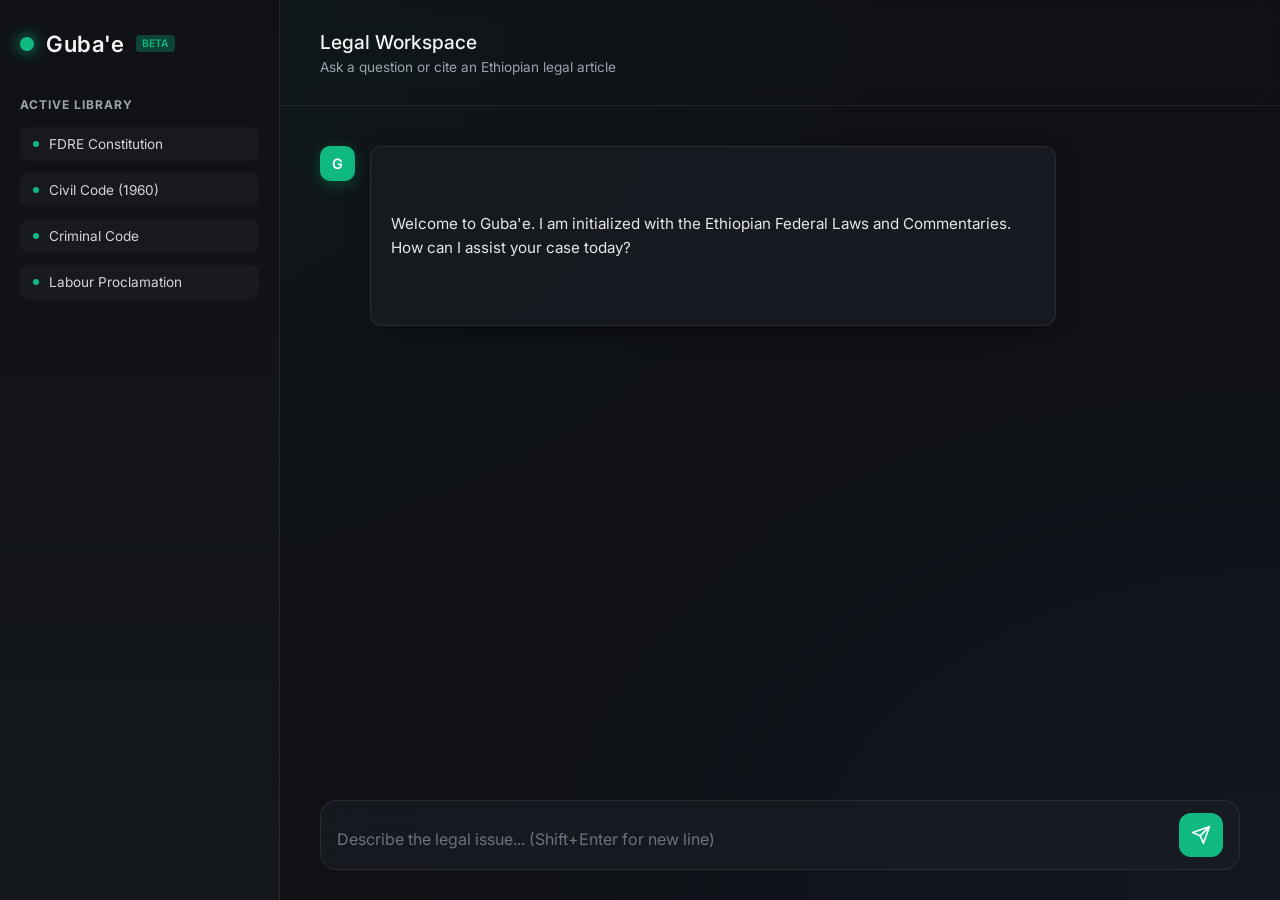
==== front-end/index.html @ 48efd6fb "Save progress and exclude secrets" ====
<!DOCTYPE html>
<html lang="en">
<head>
    <meta charset="UTF-8">
    <meta name="viewport" content="width=device-width, initial-scale=1.0">
    <title>Guba'e | Legal AI</title>
    <link rel="stylesheet" href="style.css">
    <link href="https://fonts.googleapis.com/css2?family=Inter:wght@300;400;500;600&display=swap" rel="stylesheet">
</head>
<body>
    <div class="app-container">
        <aside class="sidebar">
            <div class="brand">
                <div class="logo-glow"></div>
                <h2>Guba'e</h2>
                <span class="badge">BETA</span>
            </div>
            <div class="library-status">
                <h3>Active Library</h3>
                <ul class="library-list">
                    <li><span class="status-dot"></span> FDRE Constitution</li>
                    <li><span class="status-dot"></span> Civil Code (1960)</li>
                    <li><span class="status-dot"></span> Criminal Code</li>
                    <li><span class="status-dot"></span> Labour Proclamation</li>
                </ul>
            </div>
        </aside>

        <main class="chat-container">
            <header class="chat-header">
                <div>
                    <h1>Legal Workspace</h1>
                    <p>Ask a question or cite an Ethiopian legal article</p>
                </div>
            </header>

            <div class="chat-history" id="chat-history">
                <div class="msg incoming">
                    <div class="avatar">G</div>
                    <div class="msg-content">
                        <p>Welcome to Guba'e. I am initialized with the Ethiopian Federal Laws and Commentaries. How can I assist your case today?</p>
                    </div>
                </div>
                </div>

            <div class="input-area">
                <form id="chat-form">
                    <textarea 
                        id="user-input" 
                        rows="1" 
                        placeholder="Describe the legal issue... (Shift+Enter for new line)" 
                        required 
                        spellcheck="false" 
                        autocomplete="off"
                    ></textarea>
                    
                    <button type="submit" id="send-btn" title="Send Request">
                        <svg width="20" height="20" viewBox="0 0 24 24" fill="none" stroke="currentColor" stroke-width="2" stroke-linecap="round" stroke-linejoin="round">
                            <line x1="22" y1="2" x2="11" y2="13"></line>
                            <polygon points="22 2 15 22 11 13 2 9 22 2"></polygon>
                        </svg>
                    </button>
                </form>
            </div>
        </main>
    </div>

    <script src="script.js"></script>
</body>
</html>
---- front-end/style.css ----
:root {
  --bg-dark: #0f1115;
  --bg-panel: rgba(26, 29, 36, 0.7);
  --primary: #10b981; /* Emerald Green */
  --primary-glow: rgba(16, 185, 129, 0.3);
  --text-main: #f3f4f6;
  --text-muted: #9ca3af;
  --border: rgba(255, 255, 255, 0.08);
}

* {
  margin: 0;
  padding: 0;
  box-sizing: border-box;
}

body {
  font-family: "Inter", sans-serif;
  background-color: var(--bg-dark);
  color: var(--text-main);
  height: 100vh;
  display: flex;
  overflow: hidden;
  /* Subtle background mesh gradient */
  background-image:
    radial-gradient(at 0% 0%, rgba(16, 185, 129, 0.05) 0px, transparent 50%),
    radial-gradient(at 100% 100%, rgba(59, 130, 246, 0.05) 0px, transparent 50%);
}

/* --- Layout --- */
.app-container {
  display: flex;
  width: 100%;
  max-width: 1600px;
  margin: 0 auto;
}

.sidebar {
  width: 280px;
  border-right: 1px solid var(--border);
  padding: 30px 20px;
  display: flex;
  flex-direction: column;
  background: linear-gradient(
    180deg,
    rgba(15, 17, 21, 1) 0%,
    rgba(20, 23, 28, 1) 100%
  );
}

.chat-container {
  flex: 1;
  display: flex;
  flex-direction: column;
  position: relative;
}

/* --- Branding --- */
.brand {
  display: flex;
  align-items: center;
  gap: 12px;
  margin-bottom: 40px;
}
.logo-glow {
  width: 14px;
  height: 14px;
  background: var(--primary);
  border-radius: 50%;
  box-shadow: 0 0 15px var(--primary);
}
.brand h2 {
  font-weight: 600;
  font-size: 1.4rem;
  letter-spacing: 0.5px;
}
.badge {
  background: var(--primary-glow);
  color: var(--primary);
  font-size: 0.65rem;
  padding: 2px 6px;
  border-radius: 4px;
  font-weight: 600;
}

/* --- Library Sidebar --- */
.library-status h3 {
  font-size: 0.75rem;
  text-transform: uppercase;
  color: var(--text-muted);
  letter-spacing: 1px;
  margin-bottom: 15px;
}
.library-status ul {
  list-style: none;
  display: flex;
  flex-direction: column;
  gap: 12px;
}
.library-status li {
  font-size: 0.85rem;
  color: #d1d5db;
  display: flex;
  align-items: center;
  gap: 10px;
  padding: 8px 12px;
  background: rgba(255, 255, 255, 0.03);
  border-radius: 8px;
  border: 1px solid transparent;
  transition: all 0.3s;
}
.library-status li:hover {
  border-color: var(--border);
  background: rgba(255, 255, 255, 0.05);
}
.status-dot {
  width: 6px;
  height: 6px;
  background: var(--primary);
  border-radius: 50%;
}

/* --- Chat Area --- */
.chat-header {
  padding: 30px 40px;
  border-bottom: 1px solid var(--border);
  backdrop-filter: blur(10px);
}
.chat-header h1 {
  font-size: 1.2rem;
  font-weight: 500;
}
.chat-header p {
  font-size: 0.85rem;
  color: var(--text-muted);
  margin-top: 5px;
}

.chat-history {
  flex: 1;
  padding: 40px;
  overflow-y: auto;
  scroll-behavior: smooth;
  display: flex;
  flex-direction: column;
  gap: 30px;
}
.chat-history::-webkit-scrollbar {
  width: 6px;
}
.chat-history::-webkit-scrollbar-thumb {
  background: rgba(255, 255, 255, 0.1);
  border-radius: 10px;
}

/* --- Messages --- */
.msg {
  display: flex;
  gap: 15px;
  max-width: 80%;
  animation: slideUp 0.4s cubic-bezier(0.16, 1, 0.3, 1) forwards;
  opacity: 0;
  transform: translateY(20px);
}

.avatar {
  width: 35px;
  height: 35px;
  border-radius: 10px;
  display: flex;
  align-items: center;
  justify-content: center;
  font-weight: 600;
  font-size: 0.9rem;
  flex-shrink: 0;
}

.incoming .avatar {
  background: var(--primary);
  color: #fff;
  box-shadow: 0 4px 15px var(--primary-glow);
}
.outgoing {
  align-self: flex-end;
  flex-direction: row-reverse;
}
.outgoing .avatar {
  background: #3b82f6;
  color: #fff;
}

.msg-content {
  background: var(--bg-panel);
  padding: 16px 20px;
  border-radius: 12px;
  border: 1px solid var(--border);
  line-height: 1.6;
  font-size: 0.95rem;
  color: #e5e7eb;
  box-shadow: 0 10px 30px -10px rgba(0, 0, 0, 0.5);
  white-space: pre-wrap;
}

/* Beautiful Citation Tag */
.citation {
  display: inline-flex;
  align-items: center;
  gap: 6px;
  margin-top: 12px;
  padding: 6px 12px;
  background: rgba(16, 185, 129, 0.1);
  border: 1px solid rgba(16, 185, 129, 0.2);
  border-radius: 6px;
  font-size: 0.8rem;
  color: var(--primary);
  font-weight: 500;
}

/* --- Input Area --- */
.input-area {
  padding: 30px 40px;
  background: transparent;
}
#chat-form {
  display: flex;
  gap: 15px;
  align-items: flex-end;
  background: var(--bg-panel);
  border: 1px solid var(--border);
  padding: 12px 16px;
  border-radius: 16px;
  backdrop-filter: blur(20px);
  transition: border-color 0.3s;
}
#chat-form:focus-within {
  border-color: var(--primary);
  box-shadow: 0 0 20px var(--primary-glow);
}

textarea {
  flex: 1;
  background: transparent;
  border: none;
  color: var(--text-main);
  font-family: inherit;
  font-size: 1rem;
  resize: none;
  outline: none;
  padding: 8px 0;
  max-height: 150px;
}
textarea::placeholder {
  color: #6b7280;
}

button {
  width: 44px;
  height: 44px;
  border-radius: 12px;
  border: none;
  background: var(--primary);
  color: white;
  cursor: pointer;
  display: flex;
  align-items: center;
  justify-content: center;
  transition: all 0.2s;
  flex-shrink: 0;
}
button:hover {
  background: #059669;
  transform: translateY(-2px);
  box-shadow: 0 5px 15px var(--primary-glow);
}
button:active {
  transform: scale(0.95);
}

/* --- Animations --- */
@keyframes slideUp {
  to {
    opacity: 1;
    transform: translateY(0);
  }
}

.typing-pulse {
  display: flex;
  gap: 4px;
  padding: 5px 0;
}
.typing-pulse span {
  width: 6px;
  height: 6px;
  background: var(--text-muted);
  border-radius: 50%;
  animation: bounce 1.4s infinite ease-in-out both;
}
.typing-pulse span:nth-child(1) {
  animation-delay: -0.32s;
}
.typing-pulse span:nth-child(2) {
  animation-delay: -0.16s;
}
@keyframes bounce {
  0%,
  80%,
  100% {
    transform: scale(0);
  }
  40% {
    transform: scale(1);
    background: var(--primary);
  }
}

/* Typing Indicator Animation */
.typing-pulse span {
    width: 6px;
    height: 6px;
    background: #888;
    display: inline-block;
    border-radius: 50%;
    margin: 0 2px;
    animation: bounce 1.4s infinite ease-in-out both;
}

.typing-pulse span:nth-child(1) { animation-delay: -0.32s; }
.typing-pulse span:nth-child(2) { animation-delay: -0.16s; }

@keyframes bounce {
    0%, 80%, 100% { transform: scale(0); }
    40% { transform: scale(1.0); }
}

/* Citation Styling */
.citation {
    display: flex;
    align-items: center;
    gap: 6px;
    margin-top: 8px;
    padding-top: 8px;
    border-top: 1px solid rgba(255,255,255,0.1);
    font-size: 0.75rem;
    color: #aaa;
    font-style: italic;
}

/* Error Styling */
.error-msg .msg-content {
    border: 1px solid #ff4444;
    background: rgba(255, 68, 68, 0.1);
}
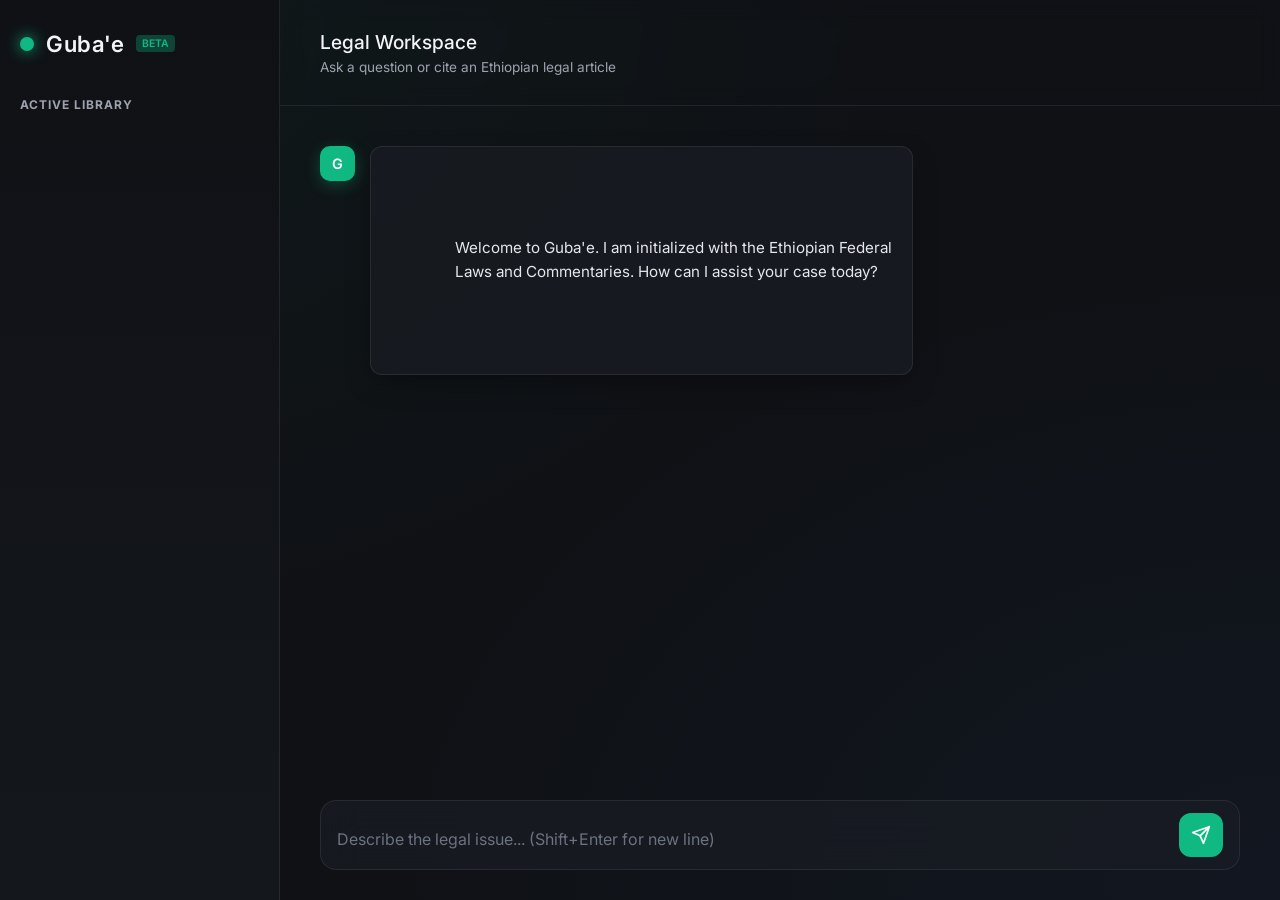
==== commit b588e800: "Add get_all_processed_files function and integrate with FastAPI; enhance frontend with dynamic libra" ====
--- a/front-end/index.html
+++ b/front-end/index.html
@@ -1,70 +1,85 @@
-<!DOCTYPE html>
+<!doctype html>
 <html lang="en">
-<head>
-    <meta charset="UTF-8">
-    <meta name="viewport" content="width=device-width, initial-scale=1.0">
+  <head>
+    <meta charset="UTF-8" />
+    <meta name="viewport" content="width=device-width, initial-scale=1.0" />
     <title>Guba'e | Legal AI</title>
-    <link rel="stylesheet" href="style.css">
-    <link href="https://fonts.googleapis.com/css2?family=Inter:wght@300;400;500;600&display=swap" rel="stylesheet">
-</head>
-<body>
+    <link rel="stylesheet" href="style.css" />
+    <link
+      href="https://fonts.googleapis.com/css2?family=Inter:wght@300;400;500;600&display=swap"
+      rel="stylesheet"
+    />
+  </head>
+  <body>
     <div class="app-container">
-        <aside class="sidebar">
-            <div class="brand">
-                <div class="logo-glow"></div>
-                <h2>Guba'e</h2>
-                <span class="badge">BETA</span>
-            </div>
-            <div class="library-status">
-                <h3>Active Library</h3>
-                <ul class="library-list">
-                    <li><span class="status-dot"></span> FDRE Constitution</li>
+      <aside class="sidebar">
+        <div class="brand">
+          <div class="logo-glow"></div>
+          <h2>Guba'e</h2>
+          <span class="badge">BETA</span>
+        </div>
+        <div class="library-status">
+          <h3>Active Library</h3>
+          <ul class="library-list">
+            <!-- <li><span class="status-dot"></span> FDRE Constitution</li>
                     <li><span class="status-dot"></span> Civil Code (1960)</li>
                     <li><span class="status-dot"></span> Criminal Code</li>
-                    <li><span class="status-dot"></span> Labour Proclamation</li>
-                </ul>
+                    <li><span class="status-dot"></span> Labour Proclamation</li> -->
+          </ul>
+        </div>
+      </aside>
+
+      <main class="chat-container">
+        <header class="chat-header">
+          <div>
+            <h1>Legal Workspace</h1>
+            <p>Ask a question or cite an Ethiopian legal article</p>
+          </div>
+        </header>
+
+        <div class="chat-history" id="chat-history">
+          <div class="msg incoming">
+            <div class="avatar">G</div>
+            <div class="msg-content">
+              <p>
+                Welcome to Guba'e. I am initialized with the Ethiopian Federal
+                Laws and Commentaries. How can I assist your case today?
+              </p>
             </div>
-        </aside>
+          </div>
+        </div>
 
-        <main class="chat-container">
-            <header class="chat-header">
-                <div>
-                    <h1>Legal Workspace</h1>
-                    <p>Ask a question or cite an Ethiopian legal article</p>
-                </div>
-            </header>
+        <div class="input-area">
+          <form id="chat-form">
+            <textarea
+              id="user-input"
+              rows="1"
+              placeholder="Describe the legal issue... (Shift+Enter for new line)"
+              required
+              spellcheck="false"
+              autocomplete="off"
+            ></textarea>
 
-            <div class="chat-history" id="chat-history">
-                <div class="msg incoming">
-                    <div class="avatar">G</div>
-                    <div class="msg-content">
-                        <p>Welcome to Guba'e. I am initialized with the Ethiopian Federal Laws and Commentaries. How can I assist your case today?</p>
-                    </div>
-                </div>
-                </div>
-
-            <div class="input-area">
-                <form id="chat-form">
-                    <textarea 
-                        id="user-input" 
-                        rows="1" 
-                        placeholder="Describe the legal issue... (Shift+Enter for new line)" 
-                        required 
-                        spellcheck="false" 
-                        autocomplete="off"
-                    ></textarea>
-                    
-                    <button type="submit" id="send-btn" title="Send Request">
-                        <svg width="20" height="20" viewBox="0 0 24 24" fill="none" stroke="currentColor" stroke-width="2" stroke-linecap="round" stroke-linejoin="round">
-                            <line x1="22" y1="2" x2="11" y2="13"></line>
-                            <polygon points="22 2 15 22 11 13 2 9 22 2"></polygon>
-                        </svg>
-                    </button>
-                </form>
-            </div>
-        </main>
+            <button type="submit" id="send-btn" title="Send Request">
+              <svg
+                width="20"
+                height="20"
+                viewBox="0 0 24 24"
+                fill="none"
+                stroke="currentColor"
+                stroke-width="2"
+                stroke-linecap="round"
+                stroke-linejoin="round"
+              >
+                <line x1="22" y1="2" x2="11" y2="13"></line>
+                <polygon points="22 2 15 22 11 13 2 9 22 2"></polygon>
+              </svg>
+            </button>
+          </form>
+        </div>
+      </main>
     </div>
 
     <script src="script.js"></script>
-</body>
-</html>+  </body>
+</html>
--- a/front-end/style.css
+++ b/front-end/style.css
@@ -316,38 +316,48 @@
 
 /* Typing Indicator Animation */
 .typing-pulse span {
-    width: 6px;
-    height: 6px;
-    background: #888;
-    display: inline-block;
-    border-radius: 50%;
-    margin: 0 2px;
-    animation: bounce 1.4s infinite ease-in-out both;
-}
-
-.typing-pulse span:nth-child(1) { animation-delay: -0.32s; }
-.typing-pulse span:nth-child(2) { animation-delay: -0.16s; }
+  width: 6px;
+  height: 6px;
+  background: #888;
+  display: inline-block;
+  border-radius: 50%;
+  margin: 0 2px;
+  animation: bounce 1.4s infinite ease-in-out both;
+}
+
+.typing-pulse span:nth-child(1) {
+  animation-delay: -0.32s;
+}
+.typing-pulse span:nth-child(2) {
+  animation-delay: -0.16s;
+}
 
 @keyframes bounce {
-    0%, 80%, 100% { transform: scale(0); }
-    40% { transform: scale(1.0); }
+  0%,
+  80%,
+  100% {
+    transform: scale(0);
+  }
+  40% {
+    transform: scale(1);
+  }
 }
 
 /* Citation Styling */
 .citation {
-    display: flex;
-    align-items: center;
-    gap: 6px;
-    margin-top: 8px;
-    padding-top: 8px;
-    border-top: 1px solid rgba(255,255,255,0.1);
-    font-size: 0.75rem;
-    color: #aaa;
-    font-style: italic;
+  display: flex;
+  align-items: center;
+  gap: 6px;
+  margin-top: 8px;
+  padding-top: 8px;
+  border-top: 1px solid rgba(255, 255, 255, 0.1);
+  font-size: 0.75rem;
+  color: #aaa;
+  font-style: italic;
 }
 
 /* Error Styling */
 .error-msg .msg-content {
-    border: 1px solid #ff4444;
-    background: rgba(255, 68, 68, 0.1);
-}+  border: 1px solid #ff4444;
+  background: rgba(255, 68, 68, 0.1);
+}
